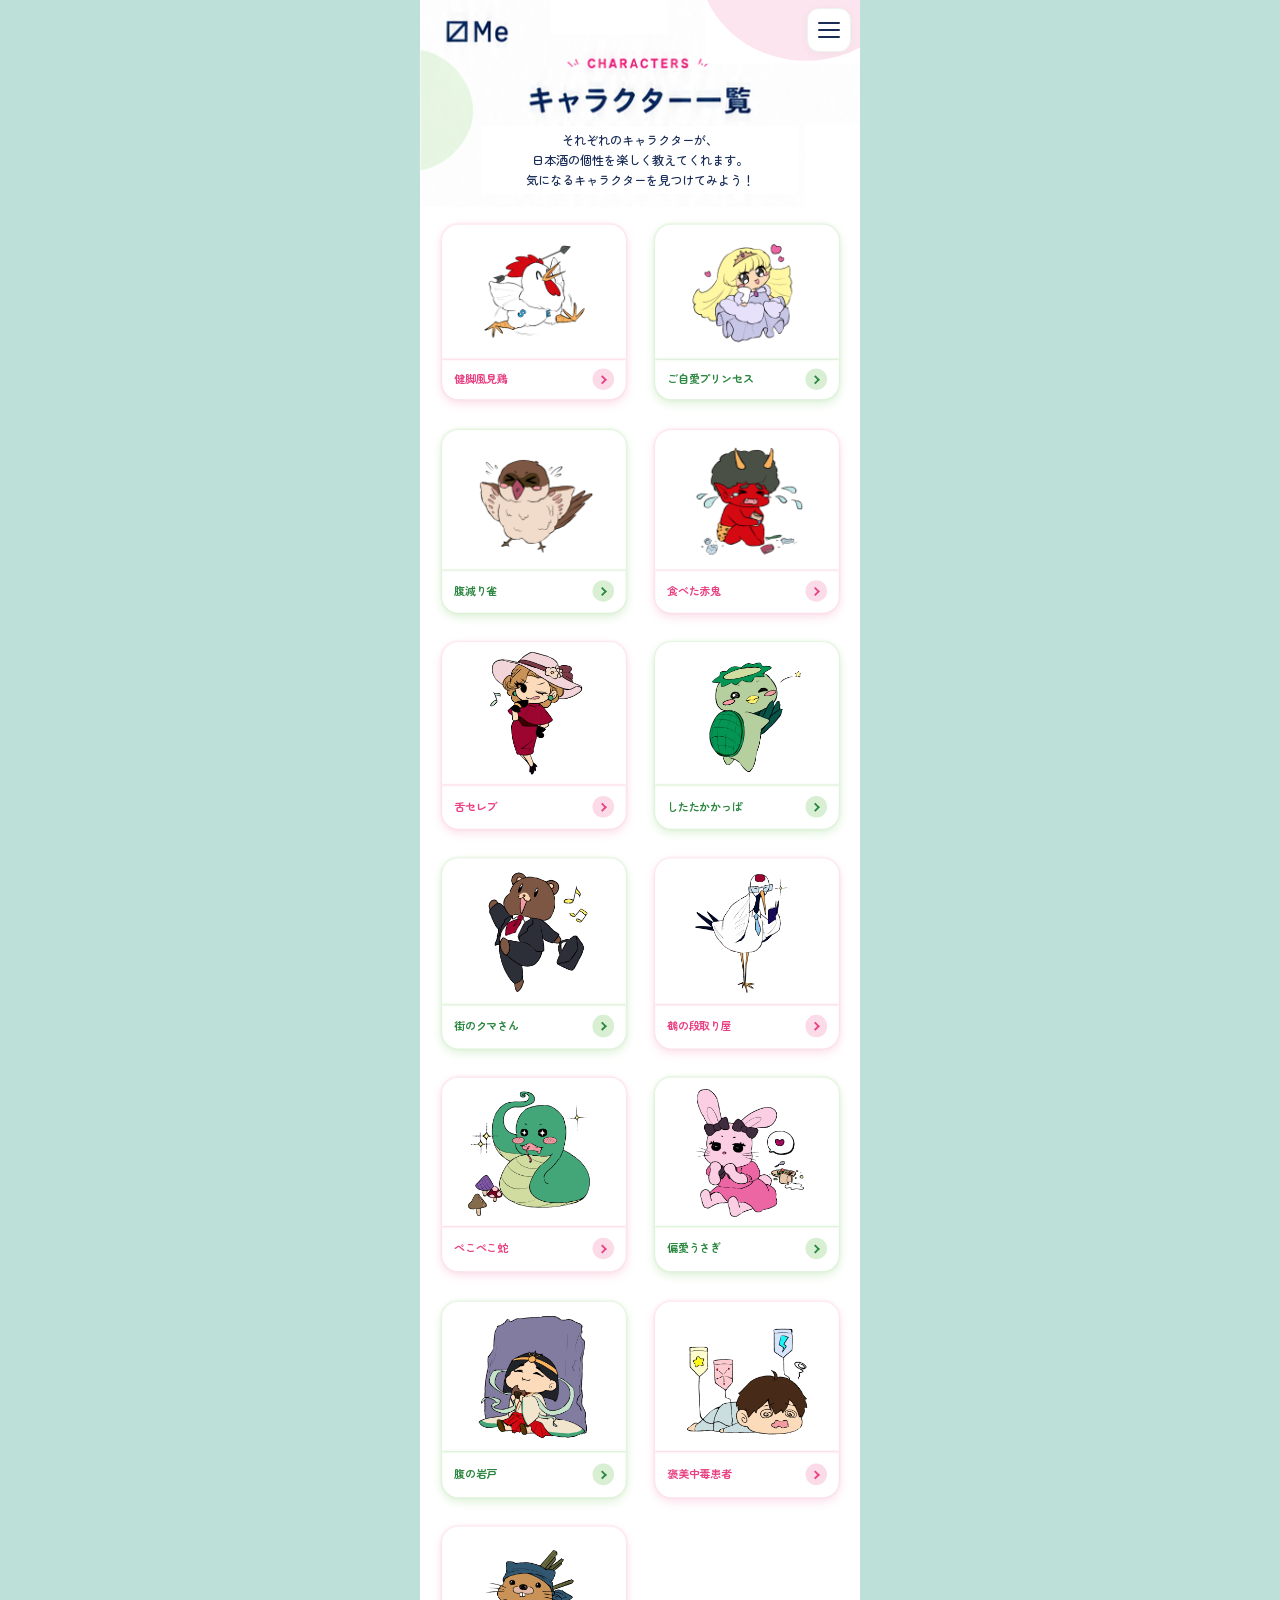
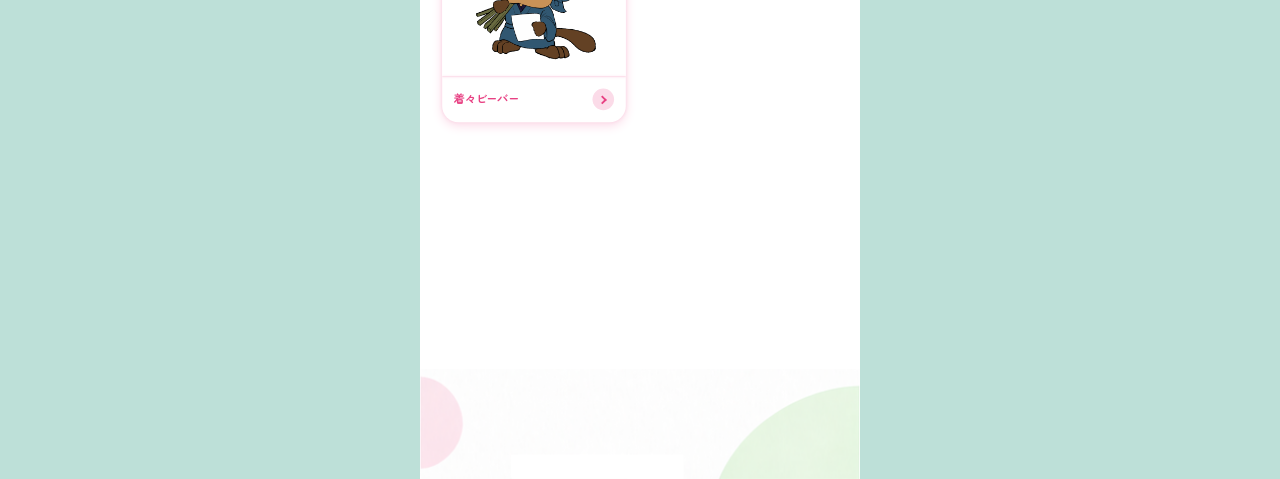
==== characters.html @ f2f1ab83 "Remove bottom center circle from character list" ====
<!doctype html>
<html lang="ja"><head><meta charset="utf-8"><meta name="viewport" content="width=device-width,initial-scale=1"><script>document.documentElement.classList.add('characters-loading')</script><title>Me｜キャラクター一覧</title><link rel="icon" type="image/svg+xml" href="data:image/svg+xml,%3Csvg xmlns='http://www.w3.org/2000/svg' viewBox='0 0 32 32'%3E%3Crect x='5' y='5' width='22' height='22' fill='white' stroke='%23252e3b' stroke-width='3'/%3E%3Cpath d='M5 27L27 5' stroke='%23252e3b' stroke-width='3'/%3E%3C/svg%3E"><link rel="stylesheet" href="css/characters.css?v=ordered-load-11"><script src="js/data.js?v=sake-list-20261024" defer></script><script src="js/characters.js?v=ordered-load-11" defer></script><link rel="stylesheet" href="css/navigation.css?v=phone-background-2"><script src="js/navigation.js" defer></script><link rel="preconnect" href="https://fonts.googleapis.com"><link rel="preconnect" href="https://fonts.gstatic.com" crossorigin><link href="https://fonts.googleapis.com/css2?family=Zen+Maru+Gothic:wght@400;500;700&amp;display=swap" rel="stylesheet"></head>
<body><div class="characters-viewport"><main class="characters-page">
<img class="design" src="assets/backgrounds/characters-design-clean.svg?v=footer-center-clean-20261025" width="561" height="2804" alt="" fetchpriority="high">
<header><a class="hotspot logo" href="index.html" aria-label="Me トップページに戻る"></a></header>
<h1 class="sr-only">キャラクター一覧</h1>
<p class="characters-intro">それぞれのキャラクターが、<br>日本酒の個性を楽しく教えてくれます。<br>気になるキャラクターを見つけてみよう！</p>
<section id="character-cards" aria-label="16種類のキャラクター"></section>
<svg class="characters-footer-decoration" viewBox="0 2663.8 561 140.2" preserveAspectRatio="none" aria-hidden="true" focusable="false"><image href="assets/backgrounds/characters-design-clean.svg?v=footer-center-clean-20261025" width="561" height="2804"/></svg>
<dialog id="character-detail" aria-labelledby="character-name"><button class="close" aria-label="閉じる">×</button><p class="eyebrow">CHARACTERS</p><img id="character-detail-image" width="200" height="200" alt=""><h2 id="character-name"></h2><p id="character-description"></p><a class="start-link" href="result.html">詳しいタイプ紹介をみる</a><button class="back">一覧に戻る</button></dialog>
</main></div></body></html>
---- css/characters.css ----
:root { color-scheme:light; color:#182C57; background:#fff; font-family:'Zen Maru Gothic','Hiragino Kaku Gothic ProN','Yu Gothic',Meiryo,sans-serif; }
* { box-sizing:border-box; }
body { margin:0; }
.characters-page { position:relative; width:100%; max-width:440px; margin-inline:auto; container-type:inline-size; }
.design { display:block; width:100%; height:auto; }
.characters-viewport { width:100%; max-width:440px; margin-inline:auto; overflow:clip; }
@media (hover:none) and (pointer:coarse) and (max-width:767px) { .characters-viewport { max-width:none; } }
.characters-footer-decoration { position:absolute; left:0; top:calc(95% - var(--list-trim,0%)); width:100%; height:5%; pointer-events:none; }
/* Cover the flattened card artwork before drawing the sixteen live cards. */
#character-cards::before { content:''; position:absolute; inset:9.4% 0 5%; background:#fff; pointer-events:none; }
/* Redraw the upper decoration above the cover, behind the live cards. */
.characters-edge-decoration { position:absolute; top:5.7%; right:0; width:13%; height:5%; pointer-events:none; }
.characters-intro { position:absolute; top:5.75%; left:14%; width:72%; height:3.05%; margin:0; display:flex; flex-direction:column; justify-content:center; background:#fff; color:#182C57; text-align:center; font-size:2.8cqw; font-weight:500; line-height:1.65; letter-spacing:0; }
.sr-only { position:absolute; width:1px; height:1px; overflow:hidden; clip-path:inset(50%); white-space:nowrap; }
.hotspot { position:absolute; display:block; padding:0; border:0; border-radius:18px; background:transparent; cursor:pointer; -webkit-tap-highlight-color:#f46b9a22; }
.hotspot:hover { background:#ffffff18; box-shadow:0 2px 14px #ec74a222; }
.hotspot:focus-visible { outline:3px solid #28634c; outline-offset:2px; }
.logo { left:5%; top:.7%; width:16%; height:1.7%; border-radius:4px; }
.menu-toggle { right:3%; top:.5%; width:10%; height:2%; border-radius:5px; }
.character-card { width:46.3%; transform:scale(.9); transform-origin:center; }
.character-card { --ink:#e84183; --surface:#fff; --circle:#fbdbe8; --image-surface:#fff0f6; font:inherit; text-align:left; background:var(--surface); overflow:hidden; }
.character-card[data-tone="green"] { --ink:#2b873f; --surface:#fff; --circle:#d9efd3; --image-surface:#eef8eb; }
.character-card, .character-card:hover { background:var(--surface); box-shadow:0 0 3px 1px var(--circle),0 4px 12px var(--circle); }
.character-picture { position:absolute; inset:0 0 23.404255%; padding:2cqw; background:#fff; }
.character-picture img { display:block; width:100%; height:100%; object-fit:contain; object-position:center; }
.character-copy { position:absolute; inset:76.595745% 0 0; padding:0 8.5cqw 0 3cqw; border-radius:0 0 18px 18px; background:transparent; display:flex; align-items:center; }
.character-copy strong { display:block; color:var(--ink); font-size:2.8cqw; line-height:1.4; white-space:nowrap; }
.character-arrow { position:absolute; right:2.8cqw; top:50%; transform:translateY(-50%); width:5.6cqw; height:5.6cqw; border-radius:50%; background:var(--circle); display:grid; place-items:center; }
.character-arrow > span { width:1.5cqw; height:1.5cqw; border-top:.5cqw solid var(--ink); border-right:.5cqw solid var(--ink); transform:translateX(-.3cqw) rotate(45deg); }
#menu { position:absolute; z-index:3; right:3%; top:2.7%; width:220px; max-width:90%; padding:12px; border:1px solid #f5dfeb; border-radius:16px; background:#fff; box-shadow:0 8px 30px #45304420; }
#menu a { display:block; padding:14px 10px; color:#182C57; font-size:15px; text-decoration:none; border-radius:8px; }
#menu a:hover,#menu a:focus-visible { background:#fff0f5; }
dialog { width:365px; max-width:calc(100vw - 28px); padding:36px 22px 22px; border:1px solid #f8e4ed; border-radius:24px; text-align:center; color:#182C57; background:linear-gradient(135deg,#fff8fb,#fff,#f3faef); }
dialog::backdrop { background:#24344755; backdrop-filter:blur(3px); }
.close { position:absolute; top:5px; right:8px; width:40px; height:40px; border:0; background:transparent; color:#182C57; font-size:28px; cursor:pointer; }
.eyebrow { color:#ea6798; font-size:12px; letter-spacing:.2em; }
#character-detail-image { display:block; width:200px; max-width:100%; height:200px; object-fit:contain; object-position:center; margin:12px auto 0; }
h2 { margin:20px 0 12px; font-size:21px; line-height:1.6; }
#character-description { font-size:16px; line-height:1.8; }
.start-link { display:block; padding:15px; margin-top:24px; background:#ec6797; color:white; border-radius:30px; text-decoration:none; font-weight:700; }
.back { border:0; background:transparent; padding:16px; margin-top:6px; color:#182C57; font:inherit; cursor:pointer; }
@media(prefers-reduced-motion:no-preference) { .hotspot { transition:box-shadow .2s,background .2s; } }

/* Keep overflowing dialog content scrollable without a visible scrollbar. */
#character-detail { overflow-y:auto; scrollbar-width:none; -ms-overflow-style:none; }
#character-detail::-webkit-scrollbar { display:none; width:0; height:0; }

.character-copy { padding-right:8.5cqw; }

/* Match the card edge with a fine divider; center both labels below it. */
.character-copy::before { content:""; position:absolute; top:0; left:0; right:0; height:1px; background:var(--circle); box-shadow:0 0 3px var(--circle); }

/* Keep the white artwork masks visible while staging the content. */
.characters-loading:not(.characters-background-ready) .characters-page { visibility:hidden; }
.characters-loading:not(.characters-intro-ready) .characters-intro { color:transparent; }
.characters-loading .character-card:not(.character-ready) { visibility:hidden; }
---- css/navigation.css ----
.site-navigation { position:fixed; z-index:1000; top:8px; left:50%; transform:translateX(-50%); width:100%; max-width:440px; pointer-events:none; box-sizing:border-box; font-family:'Zen Maru Gothic','Hiragino Kaku Gothic ProN','Yu Gothic',Meiryo,sans-serif; }
.site-menu-toggle { position:absolute; right:9px; top:0; width:44px; height:44px; padding:11px 10px; display:flex; flex-direction:column; justify-content:space-around; border:1px solid #edf2ec; border-radius:12px; background:#fff; color:#182C57; box-shadow:0 2px 10px #25443b0b; cursor:pointer; pointer-events:auto; }
.site-menu-toggle span { display:block; width:22px; height:2px; border-radius:2px; background:currentColor; }
.site-menu-toggle[aria-expanded="true"] span:first-child { transform:translateY(7px) rotate(45deg); }
.site-menu-toggle[aria-expanded="true"] span:nth-child(2) { opacity:0; }
.site-menu-toggle[aria-expanded="true"] span:last-child { transform:translateY(-7px) rotate(-45deg); }
.site-menu { position:absolute; top:52px; right:9px; width:230px; max-width:calc(100% - 18px); padding:8px; border:1px solid #f4dfe8; border-radius:16px; background:#fff; box-shadow:0 8px 28px #2c3a4326; pointer-events:auto; }
.site-menu[hidden] { display:none!important; }
.site-menu a { display:block; padding:14px 12px; border-radius:9px; text-decoration:none; color:#182C57; font-size:15px; line-height:1.5; }
.site-menu a:hover { background:#f4faef; }
.site-menu a[aria-current="page"] { color:#d34f80; background:#fff0f6; font-weight:700; }
.site-menu-toggle:focus-visible,.site-menu a:focus-visible { outline:3px solid #4d8260; outline-offset:2px; }
@media(prefers-reduced-motion:no-preference) { .site-menu-toggle span { transition:transform .15s,opacity .15s; } }

/* Touch phones fill their viewport even when it is wider than 440 CSS pixels. */
@media (hover:none) and (pointer:coarse) and (max-width:767px) {
 .page-frame, .quiz-page, .characters-page, .result-page, .site-navigation { max-width:none; width:100%; }
}

/* Mint-blue gutters around the centered desktop page. */
@media (min-width:440.01px) {
 html { background:#BDE0D8; }
 body { min-height:100vh; background:linear-gradient(to right,#BDE0D8 0,#BDE0D8 calc(50% - 220px),#fff calc(50% - 220px),#fff calc(50% + 220px),#BDE0D8 calc(50% + 220px)); }
 .page-frame, .characters-page { background:#fff; }
}

button, input, select, textarea { font-family:inherit; }

/* Keep phone backgrounds full-width, including below short pages. */
@media (hover:none) and (pointer:coarse) and (max-width:767px) {
 html, body { background:#fff; }
 body { min-height:100vh; min-height:100dvh; }
}
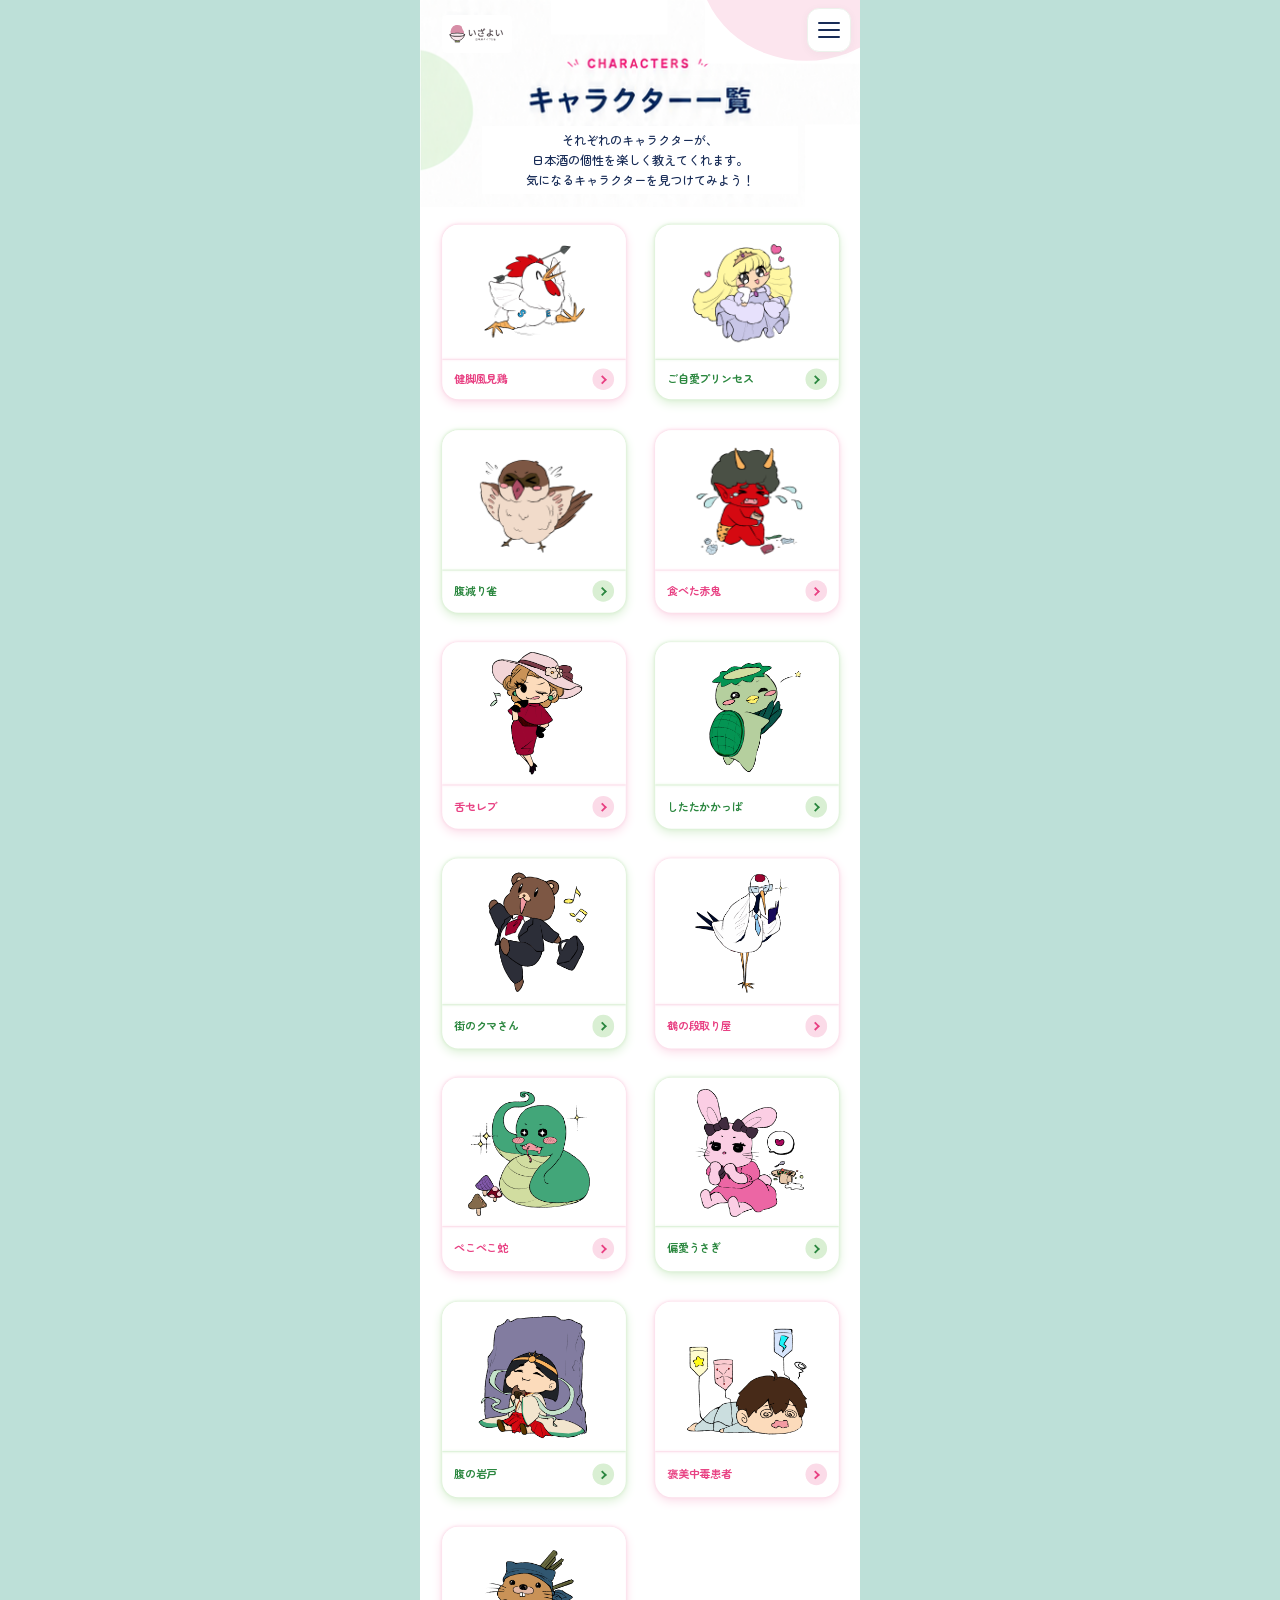
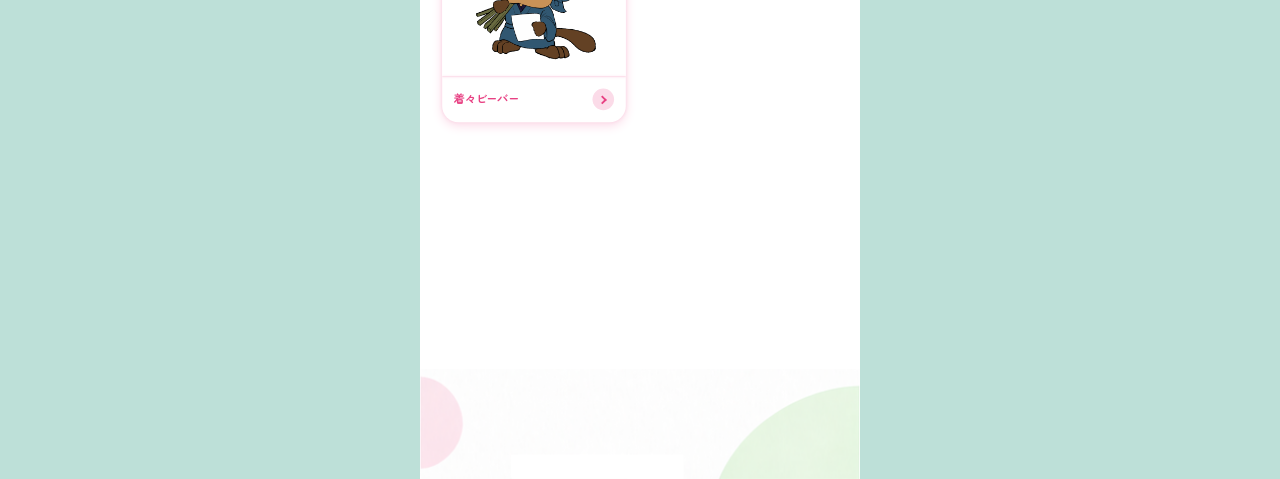
==== commit 6896c8ec: "Replace site logos with supplied Izayoi artwork" ====
--- a/characters.html
+++ b/characters.html
@@ -1,8 +1,8 @@
 <!doctype html>
-<html lang="ja"><head><meta charset="utf-8"><meta name="viewport" content="width=device-width,initial-scale=1"><script>document.documentElement.classList.add('characters-loading')</script><title>Me｜キャラクター一覧</title><link rel="icon" type="image/svg+xml" href="data:image/svg+xml,%3Csvg xmlns='http://www.w3.org/2000/svg' viewBox='0 0 32 32'%3E%3Crect x='5' y='5' width='22' height='22' fill='white' stroke='%23252e3b' stroke-width='3'/%3E%3Cpath d='M5 27L27 5' stroke='%23252e3b' stroke-width='3'/%3E%3C/svg%3E"><link rel="stylesheet" href="css/characters.css?v=ordered-load-11"><script src="js/data.js?v=sake-list-20261024" defer></script><script src="js/characters.js?v=ordered-load-11" defer></script><link rel="stylesheet" href="css/navigation.css?v=phone-background-2"><script src="js/navigation.js" defer></script><link rel="preconnect" href="https://fonts.googleapis.com"><link rel="preconnect" href="https://fonts.gstatic.com" crossorigin><link href="https://fonts.googleapis.com/css2?family=Zen+Maru+Gothic:wght@400;500;700&amp;display=swap" rel="stylesheet"></head>
+<html lang="ja"><head><meta charset="utf-8"><meta name="viewport" content="width=device-width, initial-scale=1, maximum-scale=1, user-scalable=no"><script>document.documentElement.classList.add('characters-loading')</script><title>Me｜キャラクター一覧</title><link rel="icon" type="image/svg+xml" href="assets/izayoi-logo.svg"><link rel="stylesheet" href="css/characters.css?v=ordered-load-11"><script src="js/data.js?v=sake-list-20261024" defer></script><script src="js/characters.js?v=ordered-load-11" defer></script><link rel="stylesheet" href="css/navigation.css?v=izayoi-logo-v1"><script src="js/navigation.js" defer></script><link rel="preconnect" href="https://fonts.googleapis.com"><link rel="preconnect" href="https://fonts.gstatic.com" crossorigin><link href="https://fonts.googleapis.com/css2?family=Zen+Maru+Gothic:wght@400;500;700&amp;display=swap" rel="stylesheet"></head>
 <body><div class="characters-viewport"><main class="characters-page">
 <img class="design" src="assets/backgrounds/characters-design-clean.svg?v=footer-center-clean-20261025" width="561" height="2804" alt="" fetchpriority="high">
-<header><a class="hotspot logo" href="index.html" aria-label="Me トップページに戻る"></a></header>
+<header><a class="hotspot logo" href="index.html" aria-label="いざよい トップページに戻る"></a></header>
 <h1 class="sr-only">キャラクター一覧</h1>
 <p class="characters-intro">それぞれのキャラクターが、<br>日本酒の個性を楽しく教えてくれます。<br>気になるキャラクターを見つけてみよう！</p>
 <section id="character-cards" aria-label="16種類のキャラクター"></section>
--- a/css/navigation.css
+++ b/css/navigation.css
@@ -31,3 +31,8 @@
  html, body { background:#fff; }
  body { min-height:100vh; min-height:100dvh; }
 }
+
+/* Allow touch scrolling without pinch zoom on every page, including dialogs. */
+html, body, dialog { touch-action:pan-x pan-y; }
+
+.quiz-header .brand, .result-header .result-brand, .characters-page .hotspot.logo { z-index:3; background:white url("../assets/izayoi-logo.svg") center / contain no-repeat; }
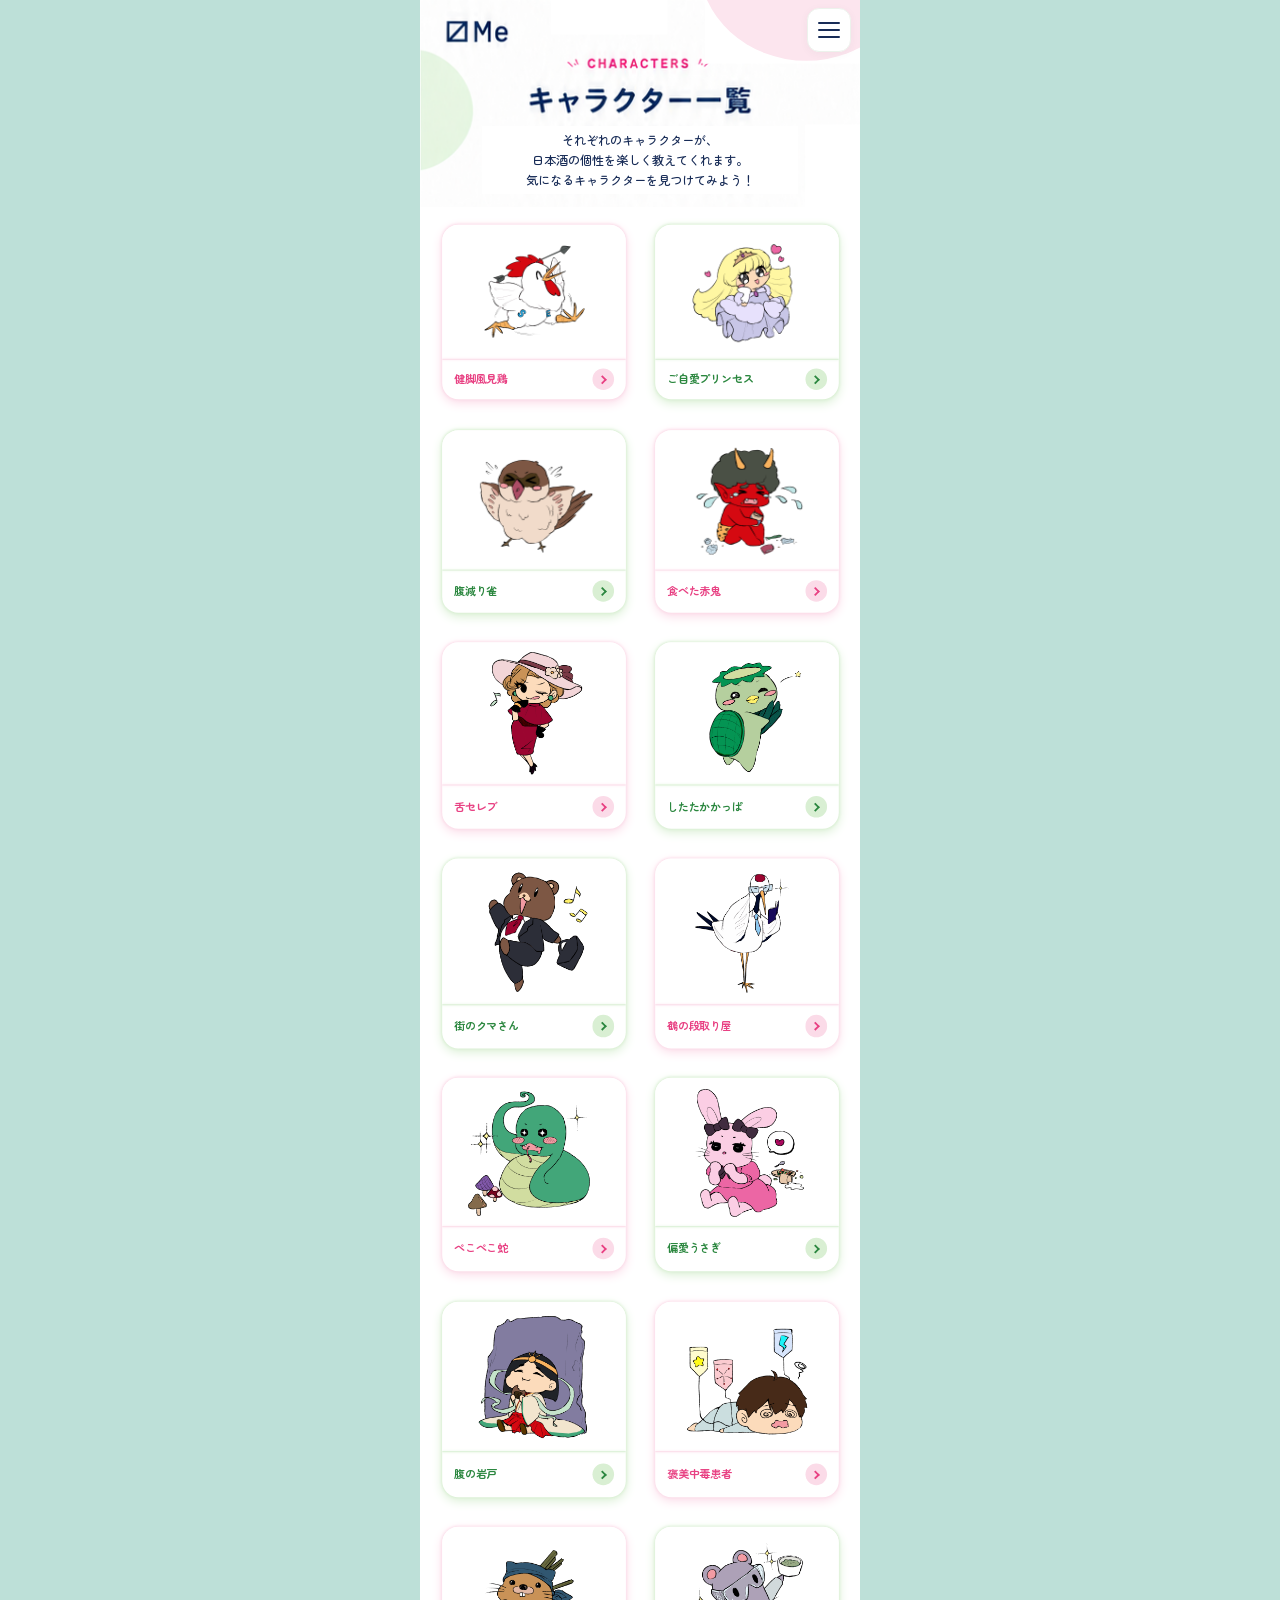
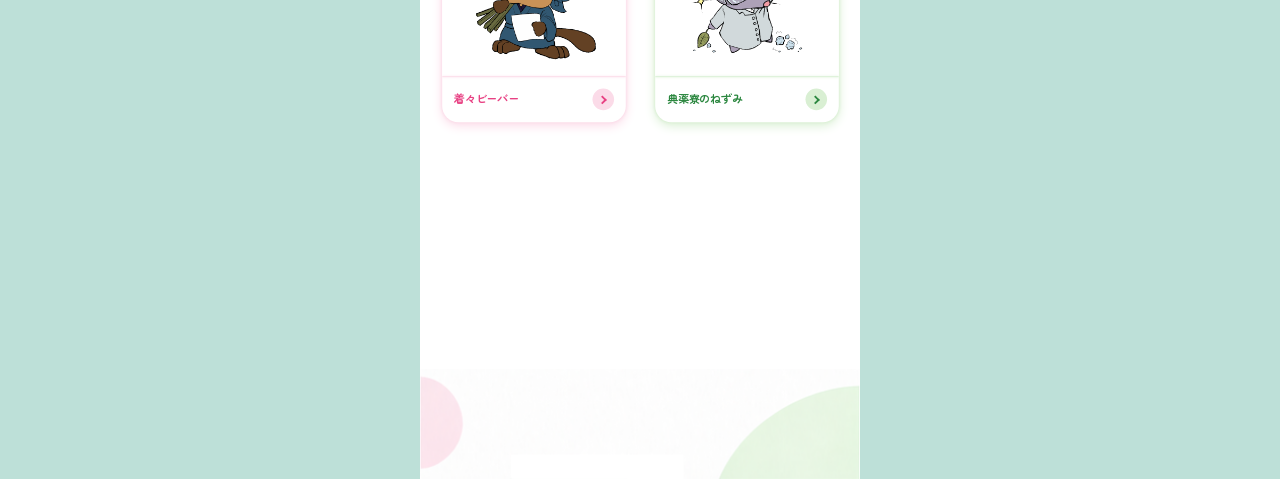
==== commit 0e1cd7aa: "Restore original Me branding while preserving updated homepage artwork" ====
--- a/characters.html
+++ b/characters.html
@@ -1,8 +1,8 @@
 <!doctype html>
-<html lang="ja"><head><meta charset="utf-8"><meta name="viewport" content="width=device-width, initial-scale=1, maximum-scale=1, user-scalable=no"><script>document.documentElement.classList.add('characters-loading')</script><title>Me｜キャラクター一覧</title><link rel="icon" type="image/svg+xml" href="assets/izayoi-logo.svg"><link rel="stylesheet" href="css/characters.css?v=ordered-load-11"><script src="js/data.js?v=sake-list-20261024" defer></script><script src="js/characters.js?v=ordered-load-11" defer></script><link rel="stylesheet" href="css/navigation.css?v=izayoi-logo-v1"><script src="js/navigation.js" defer></script><link rel="preconnect" href="https://fonts.googleapis.com"><link rel="preconnect" href="https://fonts.gstatic.com" crossorigin><link href="https://fonts.googleapis.com/css2?family=Zen+Maru+Gothic:wght@400;500;700&amp;display=swap" rel="stylesheet"></head>
+<html lang="ja"><head><meta charset="utf-8"><meta name="viewport" content="width=device-width, initial-scale=1, maximum-scale=1, user-scalable=no"><script>document.documentElement.classList.add('characters-loading')</script><title>Me｜キャラクター一覧</title><link rel="icon" type="image/svg+xml" href="data:image/svg+xml,%3Csvg xmlns='http://www.w3.org/2000/svg' viewBox='0 0 32 32'%3E%3Crect x='5' y='5' width='22' height='22' fill='white' stroke='%23252e3b' stroke-width='3'/%3E%3Cpath d='M5 27L27 5' stroke='%23252e3b' stroke-width='3'/%3E%3C/svg%3E"><link rel="stylesheet" href="css/characters.css?v=ordered-load-11"><script src="js/data.js?v=sake-list-20261024" defer></script><script src="js/characters.js?v=ordered-load-11" defer></script><link rel="stylesheet" href="css/navigation.css?v=touch-pan-only-20261116"><script src="js/navigation.js" defer></script><link rel="preconnect" href="https://fonts.googleapis.com"><link rel="preconnect" href="https://fonts.gstatic.com" crossorigin><link href="https://fonts.googleapis.com/css2?family=Zen+Maru+Gothic:wght@400;500;700&amp;display=swap" rel="stylesheet"></head>
 <body><div class="characters-viewport"><main class="characters-page">
 <img class="design" src="assets/backgrounds/characters-design-clean.svg?v=footer-center-clean-20261025" width="561" height="2804" alt="" fetchpriority="high">
-<header><a class="hotspot logo" href="index.html" aria-label="いざよい トップページに戻る"></a></header>
+<header><a class="hotspot logo" href="index.html" aria-label="Me トップページに戻る"></a></header>
 <h1 class="sr-only">キャラクター一覧</h1>
 <p class="characters-intro">それぞれのキャラクターが、<br>日本酒の個性を楽しく教えてくれます。<br>気になるキャラクターを見つけてみよう！</p>
 <section id="character-cards" aria-label="16種類のキャラクター"></section>
--- a/css/navigation.css
+++ b/css/navigation.css
@@ -34,5 +34,3 @@
 
 /* Allow touch scrolling without pinch zoom on every page, including dialogs. */
 html, body, dialog { touch-action:pan-x pan-y; }
-
-.quiz-header .brand, .result-header .result-brand, .characters-page .hotspot.logo { z-index:3; background:white url("../assets/izayoi-logo.svg") center / contain no-repeat; }
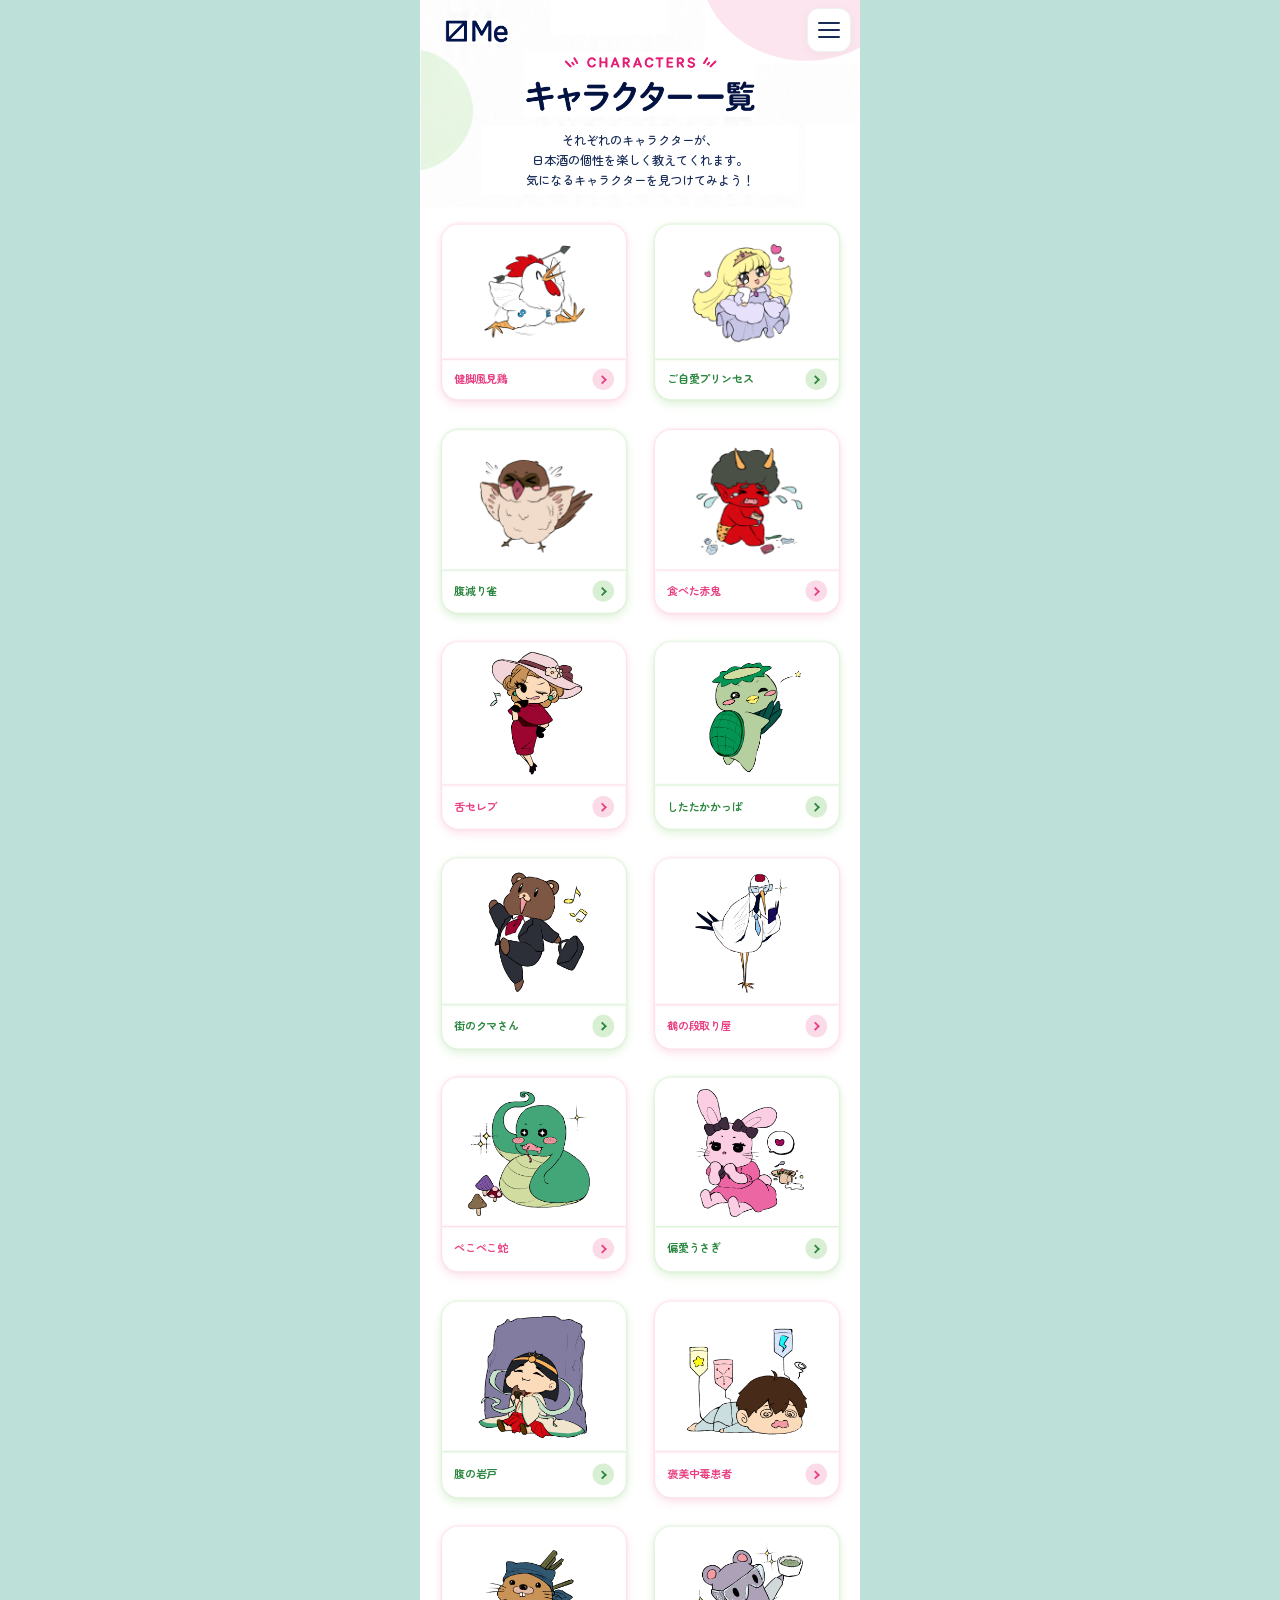
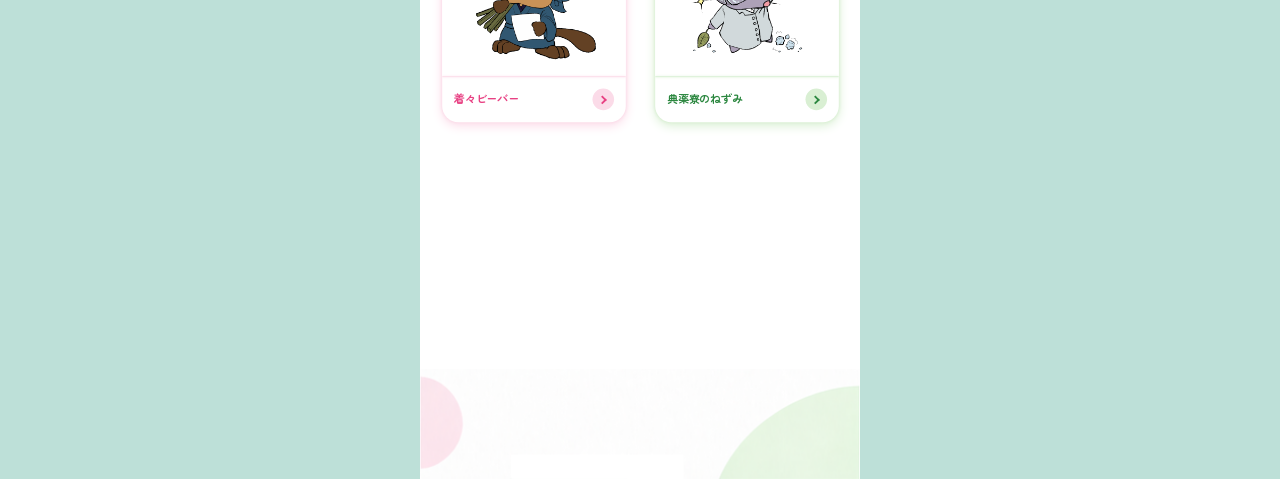
==== commit da1aa979: "Replace page headings, taglines and logos with supplied artwork" ====
--- a/characters.html
+++ b/characters.html
@@ -1,12 +1,12 @@
 <!doctype html>
 <html lang="ja"><head><meta charset="utf-8"><meta name="viewport" content="width=device-width, initial-scale=1, maximum-scale=1, user-scalable=no"><script>document.documentElement.classList.add('characters-loading')</script><title>Me｜キャラクター一覧</title><link rel="icon" type="image/svg+xml" href="data:image/svg+xml,%3Csvg xmlns='http://www.w3.org/2000/svg' viewBox='0 0 32 32'%3E%3Crect x='5' y='5' width='22' height='22' fill='white' stroke='%23252e3b' stroke-width='3'/%3E%3Cpath d='M5 27L27 5' stroke='%23252e3b' stroke-width='3'/%3E%3C/svg%3E"><link rel="stylesheet" href="css/characters.css?v=ordered-load-11"><script src="js/data.js?v=sake-list-20261024" defer></script><script src="js/characters.js?v=ordered-load-11" defer></script><link rel="stylesheet" href="css/navigation.css?v=touch-pan-only-20261116"><script src="js/navigation.js" defer></script><link rel="preconnect" href="https://fonts.googleapis.com"><link rel="preconnect" href="https://fonts.gstatic.com" crossorigin><link href="https://fonts.googleapis.com/css2?family=Zen+Maru+Gothic:wght@400;500;700&amp;display=swap" rel="stylesheet"></head>
 <body><div class="characters-viewport"><main class="characters-page">
-<img class="design" src="assets/backgrounds/characters-design-clean.svg?v=footer-center-clean-20261025" width="561" height="2804" alt="" fetchpriority="high">
+<img class="design" src="assets/backgrounds/characters-design-clean.svg?v=list-text-art-v1" width="561" height="2804" alt="" fetchpriority="high">
 <header><a class="hotspot logo" href="index.html" aria-label="Me トップページに戻る"></a></header>
 <h1 class="sr-only">キャラクター一覧</h1>
 <p class="characters-intro">それぞれのキャラクターが、<br>日本酒の個性を楽しく教えてくれます。<br>気になるキャラクターを見つけてみよう！</p>
 <section id="character-cards" aria-label="16種類のキャラクター"></section>
-<svg class="characters-footer-decoration" viewBox="0 2663.8 561 140.2" preserveAspectRatio="none" aria-hidden="true" focusable="false"><image href="assets/backgrounds/characters-design-clean.svg?v=footer-center-clean-20261025" width="561" height="2804"/></svg>
+<svg class="characters-footer-decoration" viewBox="0 2663.8 561 140.2" preserveAspectRatio="none" aria-hidden="true" focusable="false"><image href="assets/backgrounds/characters-design-clean.svg?v=list-text-art-v1" width="561" height="2804"/></svg>
 <dialog id="character-detail" aria-labelledby="character-name"><button class="close" aria-label="閉じる">×</button><p class="eyebrow">CHARACTERS</p><img id="character-detail-image" width="200" height="200" alt=""><h2 id="character-name"></h2><p id="character-description"></p><a class="start-link" href="result.html">詳しいタイプ紹介をみる</a><button class="back">一覧に戻る</button></dialog>
 </main></div></body></html>
 
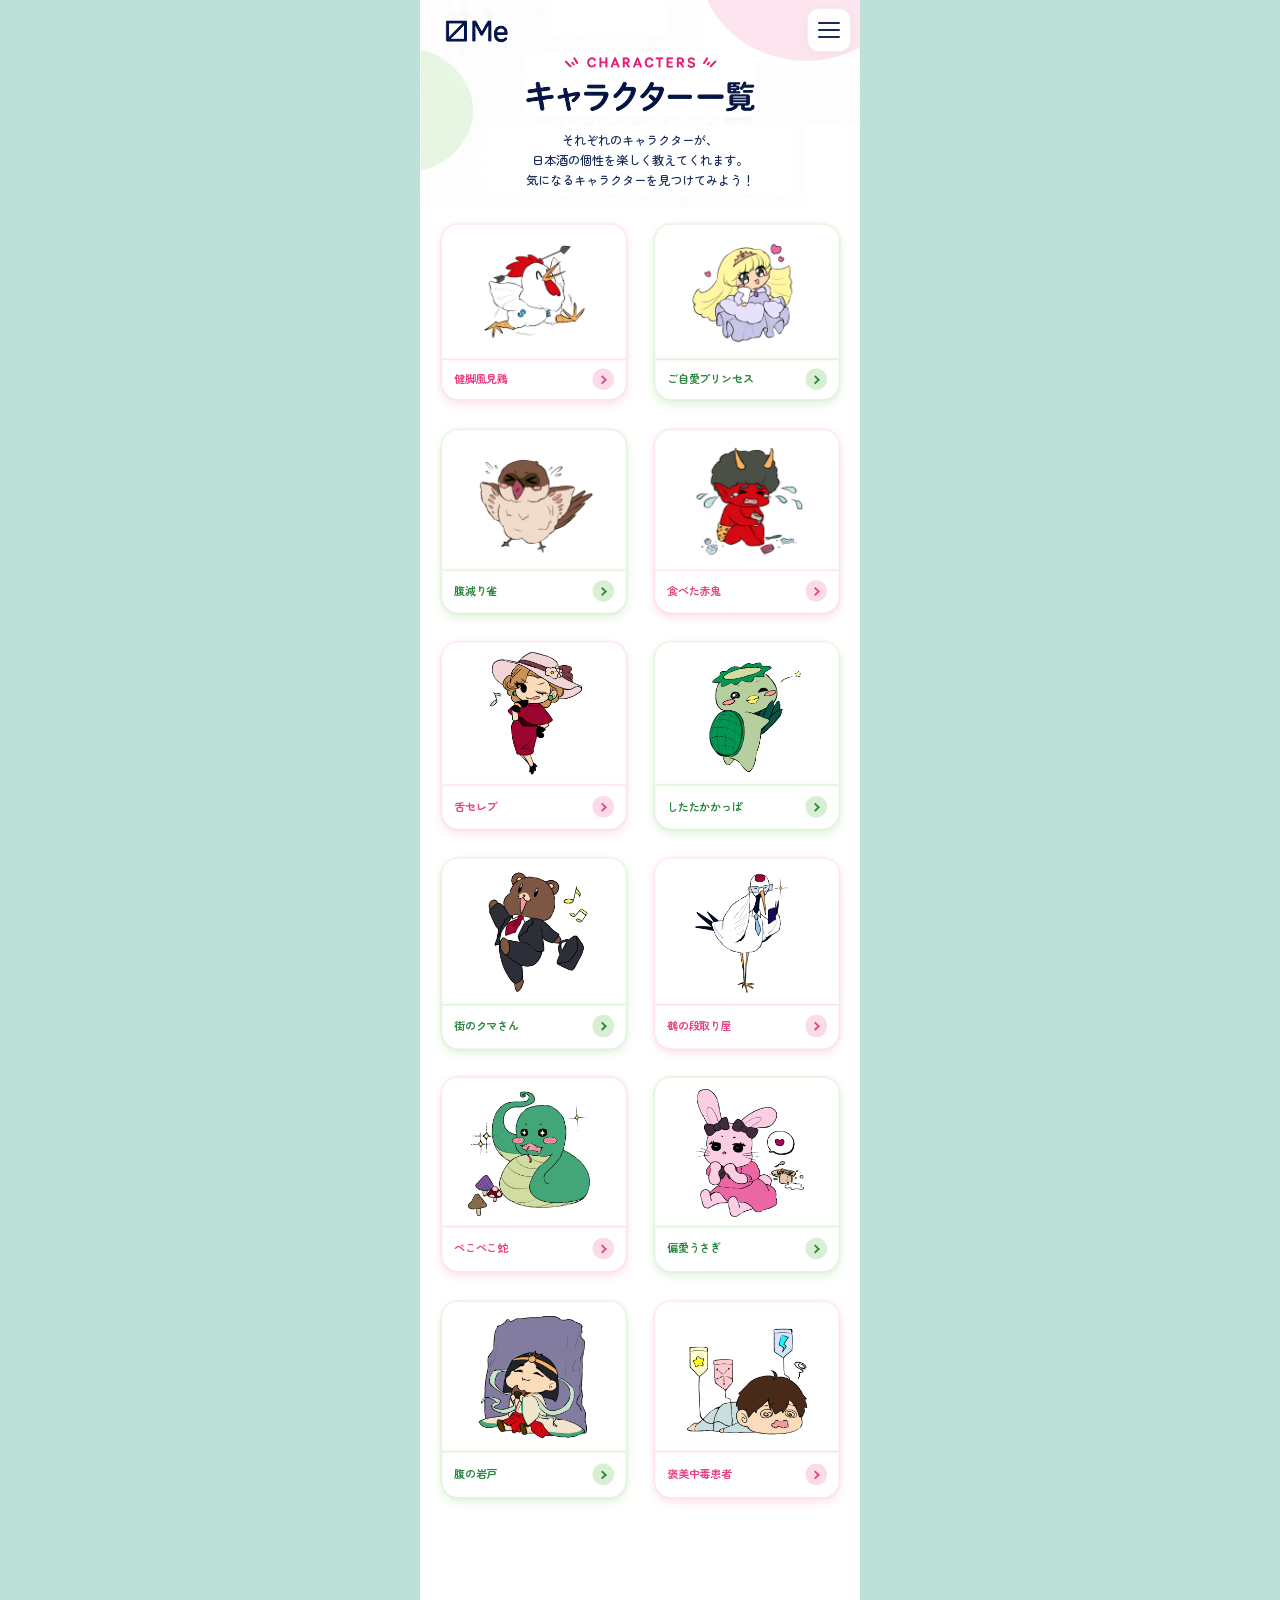
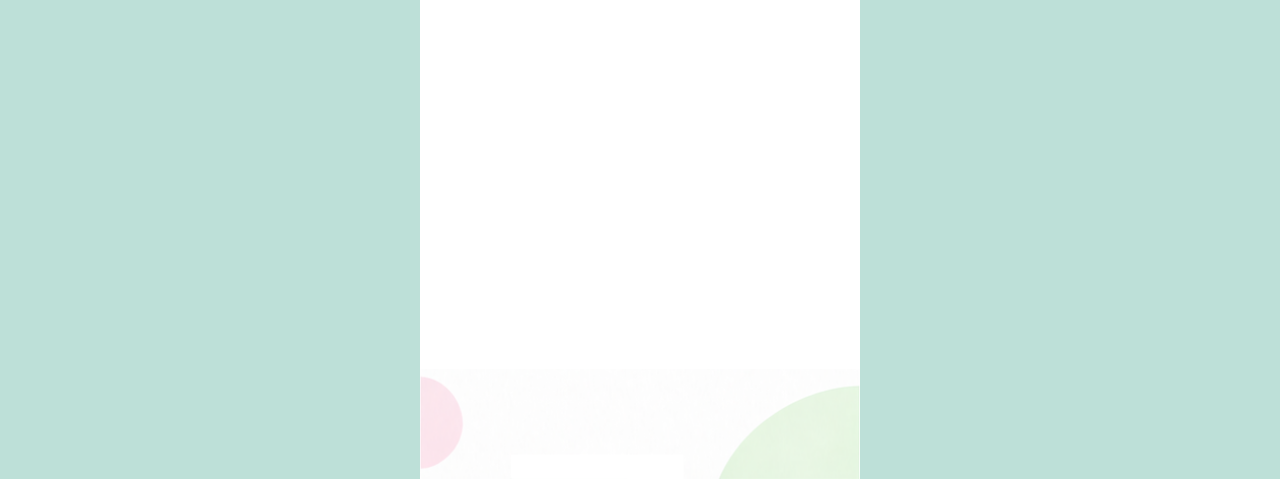
==== commit 7862dbf9: "Clean background speckles and halos from replacement text artwork" ====
--- a/characters.html
+++ b/characters.html
@@ -1,12 +1,12 @@
 <!doctype html>
 <html lang="ja"><head><meta charset="utf-8"><meta name="viewport" content="width=device-width, initial-scale=1, maximum-scale=1, user-scalable=no"><script>document.documentElement.classList.add('characters-loading')</script><title>Me｜キャラクター一覧</title><link rel="icon" type="image/svg+xml" href="data:image/svg+xml,%3Csvg xmlns='http://www.w3.org/2000/svg' viewBox='0 0 32 32'%3E%3Crect x='5' y='5' width='22' height='22' fill='white' stroke='%23252e3b' stroke-width='3'/%3E%3Cpath d='M5 27L27 5' stroke='%23252e3b' stroke-width='3'/%3E%3C/svg%3E"><link rel="stylesheet" href="css/characters.css?v=ordered-load-11"><script src="js/data.js?v=sake-list-20261024" defer></script><script src="js/characters.js?v=ordered-load-11" defer></script><link rel="stylesheet" href="css/navigation.css?v=touch-pan-only-20261116"><script src="js/navigation.js" defer></script><link rel="preconnect" href="https://fonts.googleapis.com"><link rel="preconnect" href="https://fonts.gstatic.com" crossorigin><link href="https://fonts.googleapis.com/css2?family=Zen+Maru+Gothic:wght@400;500;700&amp;display=swap" rel="stylesheet"></head>
 <body><div class="characters-viewport"><main class="characters-page">
-<img class="design" src="assets/backgrounds/characters-design-clean.svg?v=list-text-art-v1" width="561" height="2804" alt="" fetchpriority="high">
+<img class="design" src="assets/backgrounds/characters-design-clean.svg?v=clean-lettering-v1" width="561" height="2804" alt="" fetchpriority="high">
 <header><a class="hotspot logo" href="index.html" aria-label="Me トップページに戻る"></a></header>
 <h1 class="sr-only">キャラクター一覧</h1>
 <p class="characters-intro">それぞれのキャラクターが、<br>日本酒の個性を楽しく教えてくれます。<br>気になるキャラクターを見つけてみよう！</p>
 <section id="character-cards" aria-label="16種類のキャラクター"></section>
-<svg class="characters-footer-decoration" viewBox="0 2663.8 561 140.2" preserveAspectRatio="none" aria-hidden="true" focusable="false"><image href="assets/backgrounds/characters-design-clean.svg?v=list-text-art-v1" width="561" height="2804"/></svg>
+<svg class="characters-footer-decoration" viewBox="0 2663.8 561 140.2" preserveAspectRatio="none" aria-hidden="true" focusable="false"><image href="assets/backgrounds/characters-design-clean.svg?v=clean-lettering-v1" width="561" height="2804"/></svg>
 <dialog id="character-detail" aria-labelledby="character-name"><button class="close" aria-label="閉じる">×</button><p class="eyebrow">CHARACTERS</p><img id="character-detail-image" width="200" height="200" alt=""><h2 id="character-name"></h2><p id="character-description"></p><a class="start-link" href="result.html">詳しいタイプ紹介をみる</a><button class="back">一覧に戻る</button></dialog>
 </main></div></body></html>
 
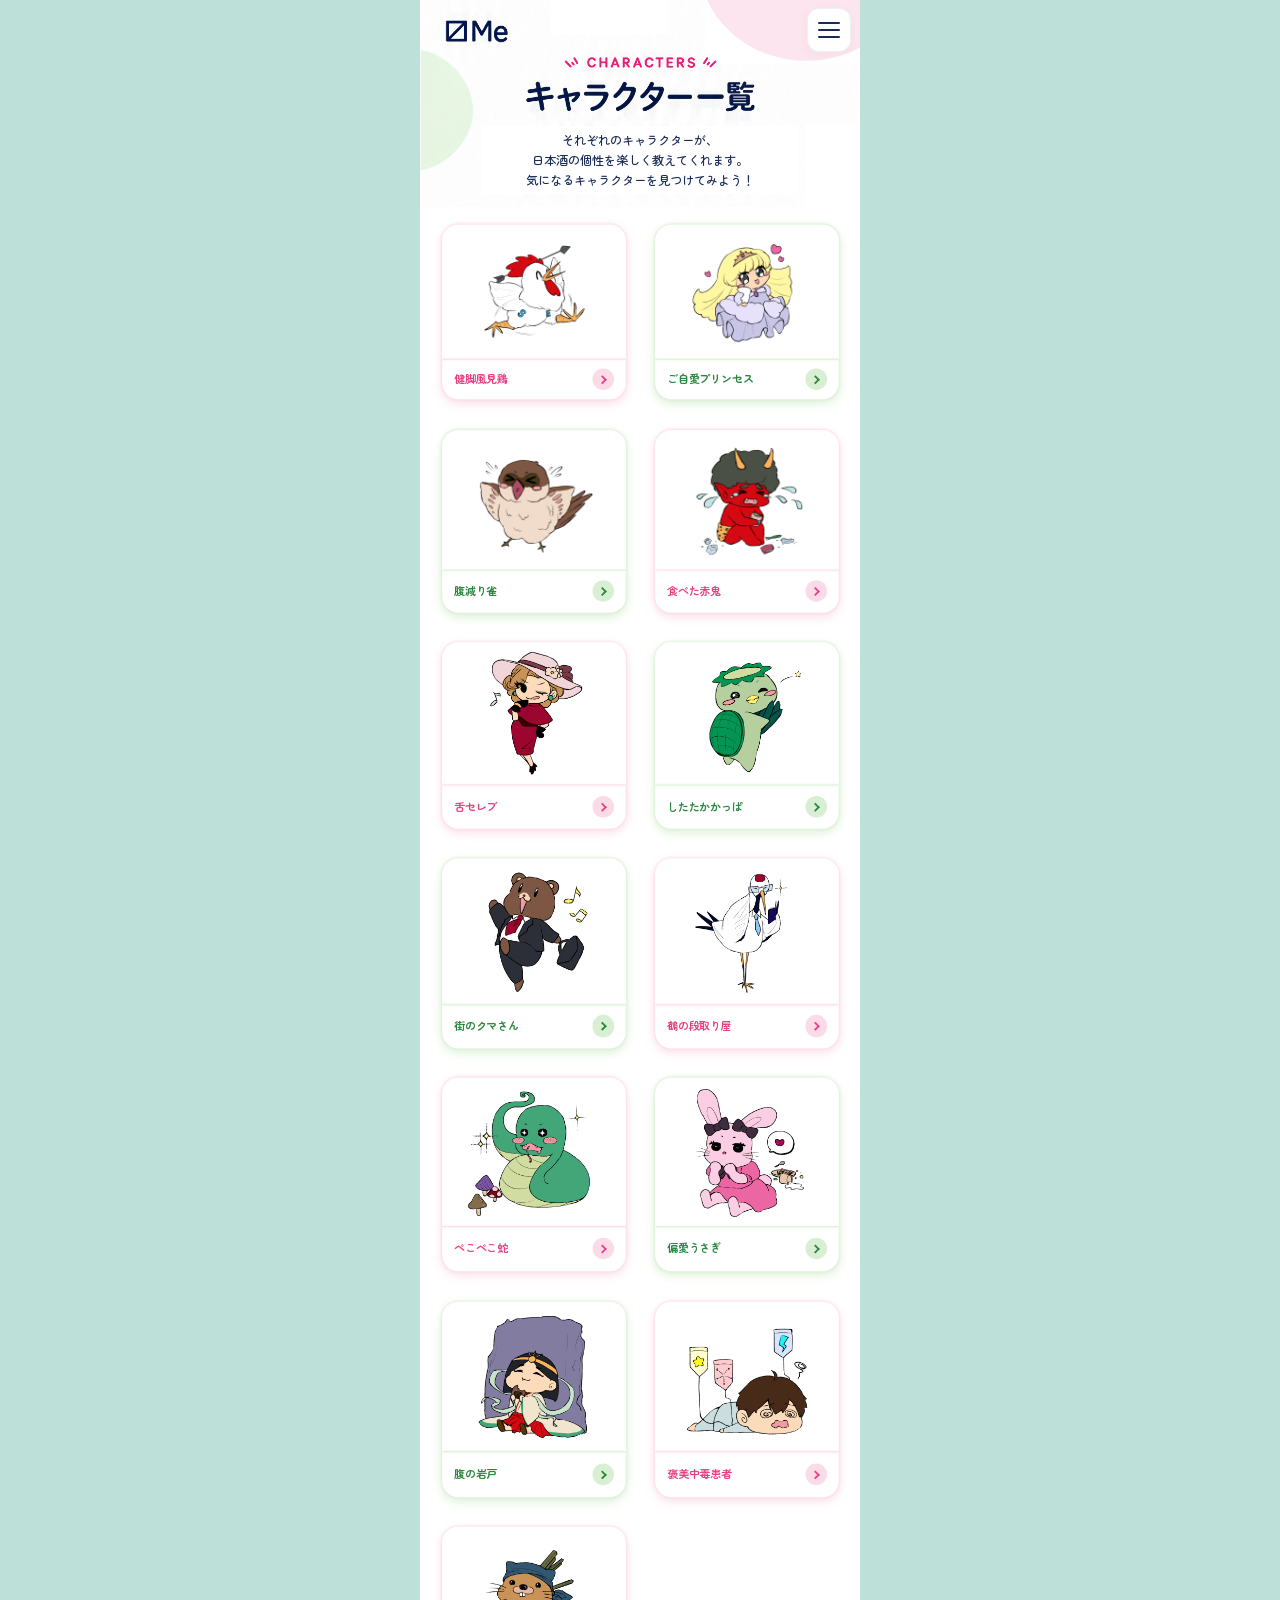
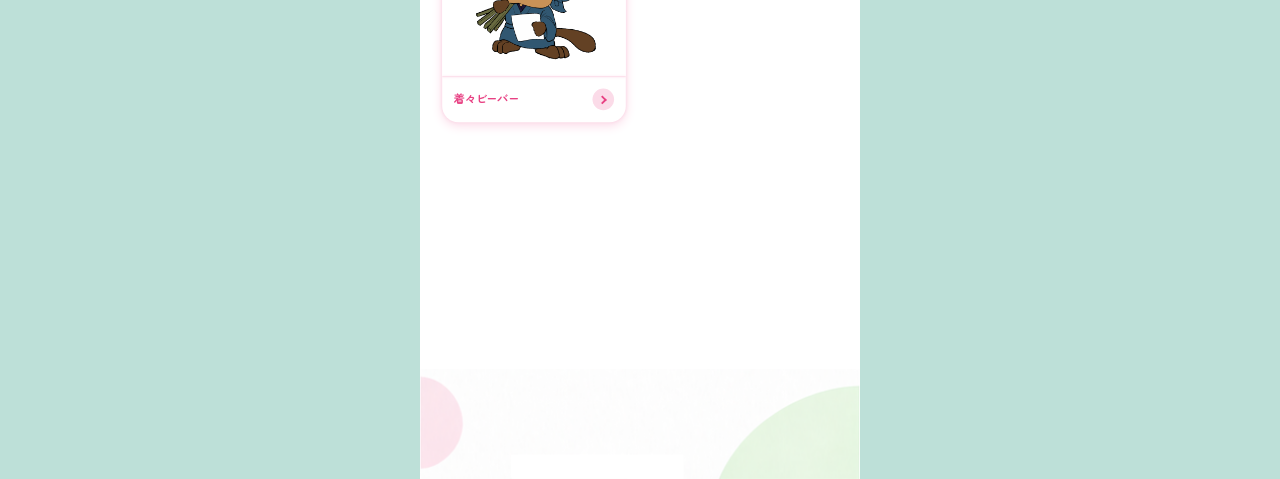
==== commit 43a7b605: "Blend remaining replacement artwork with surrounding page textures" ====
--- a/characters.html
+++ b/characters.html
@@ -1,12 +1,12 @@
 <!doctype html>
 <html lang="ja"><head><meta charset="utf-8"><meta name="viewport" content="width=device-width, initial-scale=1, maximum-scale=1, user-scalable=no"><script>document.documentElement.classList.add('characters-loading')</script><title>Me｜キャラクター一覧</title><link rel="icon" type="image/svg+xml" href="data:image/svg+xml,%3Csvg xmlns='http://www.w3.org/2000/svg' viewBox='0 0 32 32'%3E%3Crect x='5' y='5' width='22' height='22' fill='white' stroke='%23252e3b' stroke-width='3'/%3E%3Cpath d='M5 27L27 5' stroke='%23252e3b' stroke-width='3'/%3E%3C/svg%3E"><link rel="stylesheet" href="css/characters.css?v=ordered-load-11"><script src="js/data.js?v=sake-list-20261024" defer></script><script src="js/characters.js?v=ordered-load-11" defer></script><link rel="stylesheet" href="css/navigation.css?v=touch-pan-only-20261116"><script src="js/navigation.js" defer></script><link rel="preconnect" href="https://fonts.googleapis.com"><link rel="preconnect" href="https://fonts.gstatic.com" crossorigin><link href="https://fonts.googleapis.com/css2?family=Zen+Maru+Gothic:wght@400;500;700&amp;display=swap" rel="stylesheet"></head>
 <body><div class="characters-viewport"><main class="characters-page">
-<img class="design" src="assets/backgrounds/characters-design-clean.svg?v=clean-lettering-v1" width="561" height="2804" alt="" fetchpriority="high">
+<img class="design" src="assets/backgrounds/characters-design-clean.svg?v=soft-art-edges-v1" width="561" height="2804" alt="" fetchpriority="high">
 <header><a class="hotspot logo" href="index.html" aria-label="Me トップページに戻る"></a></header>
 <h1 class="sr-only">キャラクター一覧</h1>
 <p class="characters-intro">それぞれのキャラクターが、<br>日本酒の個性を楽しく教えてくれます。<br>気になるキャラクターを見つけてみよう！</p>
 <section id="character-cards" aria-label="16種類のキャラクター"></section>
-<svg class="characters-footer-decoration" viewBox="0 2663.8 561 140.2" preserveAspectRatio="none" aria-hidden="true" focusable="false"><image href="assets/backgrounds/characters-design-clean.svg?v=clean-lettering-v1" width="561" height="2804"/></svg>
+<svg class="characters-footer-decoration" viewBox="0 2663.8 561 140.2" preserveAspectRatio="none" aria-hidden="true" focusable="false"><image href="assets/backgrounds/characters-design-clean.svg?v=soft-art-edges-v1" width="561" height="2804"/></svg>
 <dialog id="character-detail" aria-labelledby="character-name"><button class="close" aria-label="閉じる">×</button><p class="eyebrow">CHARACTERS</p><img id="character-detail-image" width="200" height="200" alt=""><h2 id="character-name"></h2><p id="character-description"></p><a class="start-link" href="result.html">詳しいタイプ紹介をみる</a><button class="back">一覧に戻る</button></dialog>
 </main></div></body></html>
 
